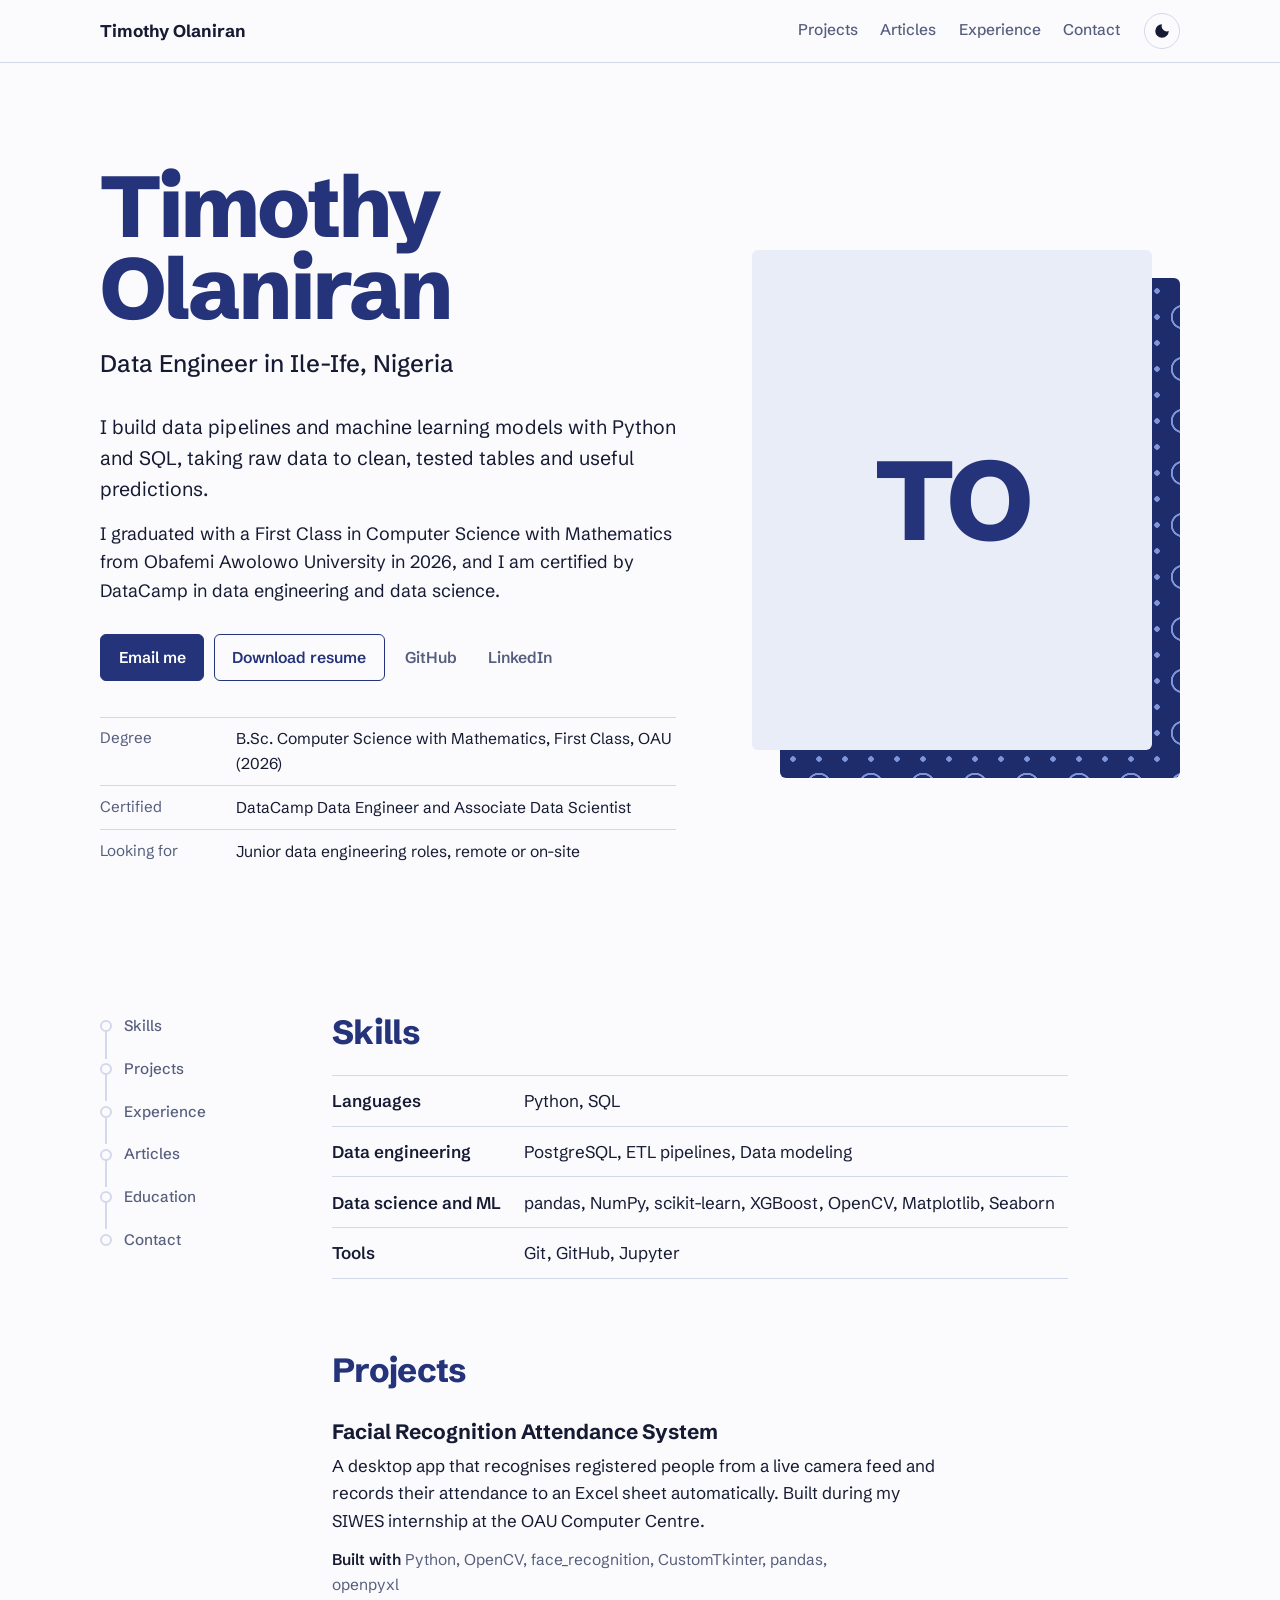
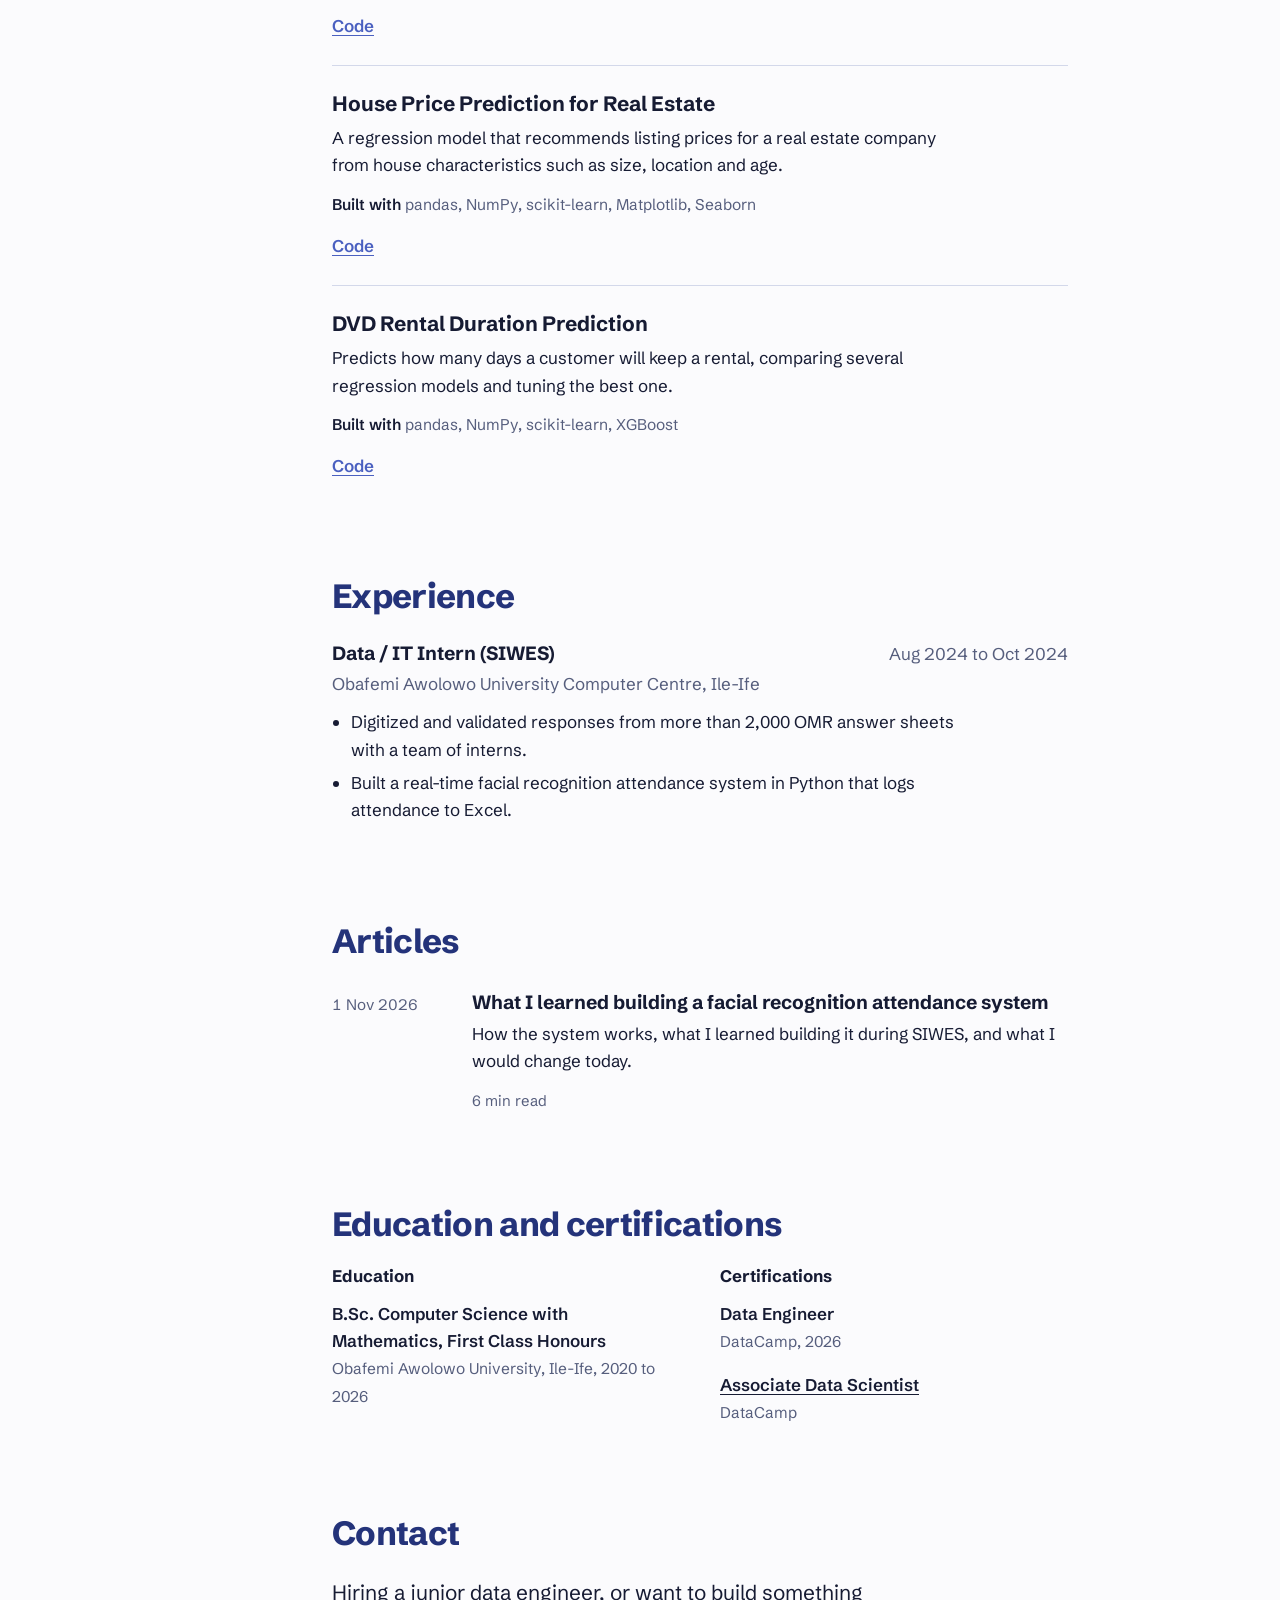
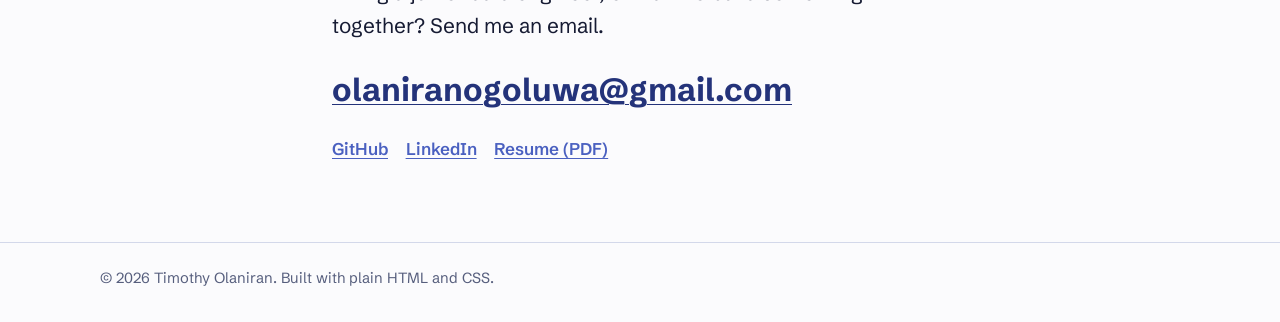
==== index.html @ cf96a02a "Initial commit" ====
<!doctype html>
<html lang="en">
<head>
  <meta charset="utf-8">
  <meta name="viewport" content="width=device-width, initial-scale=1">
  <title>Timothy Olaniran, Data Engineer</title>
  <meta name="description" content="Timothy Olaniran is a data engineer in Nigeria who builds data pipelines and machine learning models with Python and SQL.">
  <meta property="og:title" content="Timothy Olaniran, Data Engineer">
  <meta property="og:description" content="Data pipelines, machine learning projects and articles.">
  <meta property="og:type" content="website">
  <link rel="icon" href="images/favicon.svg" type="image/svg+xml">

  <link rel="preconnect" href="https://fonts.googleapis.com">
  <link rel="preconnect" href="https://fonts.gstatic.com" crossorigin>
  <link href="https://fonts.googleapis.com/css2?family=Schibsted+Grotesk:ital,wght@0,400;0,500;0,600;0,700;0,800;1,400&display=swap" rel="stylesheet">
  <link rel="stylesheet" href="css/style.css">

  <!-- Apply the saved theme before the page paints, so there is no flash -->
  <script>
    try {
      var saved = localStorage.getItem("theme");
      if (saved === "light" || saved === "dark") document.documentElement.setAttribute("data-theme", saved);
    } catch (e) {}
  </script>
</head>
<body>
  <a class="skip" href="#main">Skip to content</a>

  <header class="topbar">
    <div class="topbar-inner">
      <a class="brand" href="#top" data-fill="name">Timothy Olaniran</a>
      <nav class="topnav" aria-label="Sections">
        <a href="#projects">Projects</a>
        <a href="#articles">Articles</a>
        <a href="#experience">Experience</a>
        <a href="#contact">Contact</a>
      </nav>
      <button class="theme-toggle" type="button" aria-label="Switch colour theme">
        <svg viewBox="0 0 24 24" width="18" height="18" aria-hidden="true"><path d="M12 3a9 9 0 1 0 9 9 7 7 0 0 1-9-9z" fill="currentColor"/></svg>
      </button>
    </div>
  </header>

  <main id="main">
    <!-- Intro with photo -->
    <section class="hero" id="top" aria-labelledby="hero-name">
      <div class="hero-text">
        <h1 id="hero-name" data-fill="name">Timothy Olaniran</h1>
        <p class="hero-role" data-fill="roleline">Data Engineer in Ile-Ife, Nigeria</p>
        <div class="hero-intro" data-fill="intro"></div>
        <div class="hero-actions" data-fill="actions"></div>
        <dl class="facts" data-fill="facts"></dl>
      </div>
      <figure class="portrait">
        <div class="adire" aria-hidden="true"></div>
        <img data-fill="photo" alt="" width="800" height="1000">
        <div class="initials" aria-hidden="true" data-fill="initials"></div>
      </figure>
    </section>

    <div class="layout">
      <!-- Lineage rail: section navigation on wide screens -->
      <aside class="rail" aria-label="On this page">
        <ol class="rail-list"></ol>
      </aside>

      <div class="content">
        <section class="block" id="skills" data-node="Skills" aria-labelledby="h-skills">
          <h2 id="h-skills">Skills</h2>
          <dl class="skills" data-fill="skills"></dl>
        </section>

        <section class="block" id="projects" data-node="Projects" aria-labelledby="h-projects">
          <h2 id="h-projects">Projects</h2>
          <div class="projects" data-fill="projects"></div>
        </section>

        <section class="block" id="experience" data-node="Experience" aria-labelledby="h-experience">
          <h2 id="h-experience">Experience</h2>
          <div data-fill="experience"></div>
        </section>

        <section class="block" id="articles" data-node="Articles" aria-labelledby="h-articles">
          <h2 id="h-articles">Articles</h2>
          <ol class="articles" data-fill="articles"></ol>
        </section>

        <section class="block" id="education" data-node="Education" aria-labelledby="h-education">
          <h2 id="h-education">Education and certifications</h2>
          <div class="edu-grid">
            <div>
              <h3 class="minor">Education</h3>
              <ul class="plain" data-fill="education"></ul>
            </div>
            <div>
              <h3 class="minor">Certifications</h3>
              <ul class="plain" data-fill="certifications"></ul>
            </div>
          </div>
        </section>

        <section class="block contact" id="contact" data-node="Contact" aria-labelledby="h-contact">
          <h2 id="h-contact">Contact</h2>
          <p class="contact-line" data-fill="contactLine"></p>
          <div class="contact-links" data-fill="contactLinks"></div>
        </section>
      </div>
    </div>
  </main>

  <footer class="footer">
    <p data-fill="footer"></p>
  </footer>

  <noscript><p class="noscript">This site needs JavaScript turned on to show its content.</p></noscript>

  <script src="js/data.js"></script>
  <script src="js/main.js"></script>
</body>
</html>
---- css/style.css ----
/* ==========================================================================
   Portfolio styles
   Colours are set once below. Change the values in :root to restyle the site.
   ========================================================================== */

:root {
  --paper: #FBFBFD;     /* page background */
  --ink: #161B33;       /* main text */
  --muted: #565E7D;     /* secondary text */
  --indigo: #24337A;    /* headings, buttons */
  --accent: #4A60C0;    /* links, active states */
  --wash: #E9EDF8;      /* soft panels */
  --line: #D3D8EA;      /* dividers */
  --on-indigo: #FFFFFF;

  /* Adire cloth pattern behind the photo (same in both themes) */
  --cloth: #1F2C6B;
  --cloth-dot: #7F95DB;

  --font: "Schibsted Grotesk", "Segoe UI", system-ui, -apple-system, sans-serif;
  --maxw: 70rem;
  --radius: 6px;
}

@media (prefers-color-scheme: dark) {
  :root:not([data-theme="light"]) {
    --paper: #10152E;
    --ink: #E7EAF6;
    --muted: #A3ABC8;
    --indigo: #C3D0FA;
    --accent: #93A8F2;
    --wash: #1A2147;
    --line: #2B345E;
    --on-indigo: #10152E;
  }
}
:root[data-theme="dark"] {
  --paper: #10152E;
  --ink: #E7EAF6;
  --muted: #A3ABC8;
  --indigo: #C3D0FA;
  --accent: #93A8F2;
  --wash: #1A2147;
  --line: #2B345E;
  --on-indigo: #10152E;
}

/* ---------- base ---------- */
*, *::before, *::after { box-sizing: border-box; }
html { scroll-behavior: smooth; -webkit-text-size-adjust: 100%; }
body {
  margin: 0;
  background: var(--paper);
  color: var(--ink);
  font-family: var(--font);
  font-size: 1.0625rem;
  line-height: 1.6;
}
img { max-width: 100%; display: block; }
a { color: var(--accent); text-underline-offset: 3px; text-decoration-thickness: 1px; }
a:hover { text-decoration-thickness: 2px; }
:focus-visible { outline: 3px solid var(--accent); outline-offset: 3px; border-radius: 2px; }
h1, h2, h3 { margin: 0; line-height: 1.15; }
p { margin: 0 0 0.9rem; }

.skip {
  position: absolute; left: 1rem; top: -3rem;
  background: var(--indigo); color: var(--on-indigo);
  padding: 0.5rem 0.9rem; border-radius: var(--radius); z-index: 20;
}
.skip:focus { top: 1rem; }

/* ---------- top bar ---------- */
.topbar {
  position: sticky; top: 0; z-index: 10;
  background: color-mix(in srgb, var(--paper) 92%, transparent);
  backdrop-filter: blur(8px);
  border-bottom: 1px solid var(--line);
}
.topbar-inner {
  max-width: var(--maxw); margin: 0 auto;
  display: flex; align-items: center; gap: 1.5rem;
  padding: 0.8rem 1.25rem;
}
.brand { font-weight: 700; color: var(--ink); text-decoration: none; margin-right: auto; }
.topnav { display: flex; gap: 1.4rem; }
.topnav a { color: var(--muted); text-decoration: none; font-weight: 500; font-size: 0.97rem; }
.topnav a:hover { color: var(--ink); }
.theme-toggle {
  display: inline-grid; place-items: center;
  width: 2.25rem; height: 2.25rem;
  border: 1px solid var(--line); border-radius: 50%;
  background: transparent; color: var(--ink); cursor: pointer;
}
.theme-toggle:hover { background: var(--wash); }

/* ---------- hero: intro beside photo ---------- */
.hero {
  max-width: var(--maxw); margin: 0 auto;
  padding: clamp(3rem, 8vw, 6.5rem) 1.25rem clamp(3rem, 6vw, 5rem);
  display: grid; grid-template-columns: minmax(0, 1.4fr) minmax(0, 1fr);
  gap: clamp(2.5rem, 6vw, 5.5rem); align-items: center;
}
.hero h1 {
  font-size: clamp(2.9rem, 7.2vw, 5.4rem);
  font-weight: 800; letter-spacing: -0.035em; line-height: 0.95;
  color: var(--indigo);
}
.hero-role {
  margin: 1rem 0 1.75rem;
  font-size: clamp(1.2rem, 2.2vw, 1.5rem); font-weight: 500; color: var(--ink);
}
.hero-intro p { max-width: 36rem; font-size: 1.12rem; }
.hero-intro p:first-child { font-size: 1.22rem; }

.hero-actions { display: flex; flex-wrap: wrap; gap: 0.6rem; margin: 1.75rem 0 2.25rem; }
.btn {
  display: inline-flex; align-items: center;
  padding: 0.62rem 1.1rem; border-radius: var(--radius);
  border: 1.5px solid var(--indigo); color: var(--indigo);
  font-weight: 600; font-size: 0.98rem; text-decoration: none;
}
.btn:hover { background: var(--wash); }
.btn-primary { background: var(--indigo); color: var(--on-indigo); }
.btn-primary:hover { background: var(--accent); border-color: var(--accent); }
.btn-quiet { border-color: transparent; color: var(--muted); padding-left: 0.6rem; padding-right: 0.6rem; }
.btn-quiet:hover { color: var(--ink); background: transparent; text-decoration: underline; }

.facts { margin: 0; display: grid; gap: 0.55rem; max-width: 36rem; }
.fact { display: grid; grid-template-columns: 7.5rem 1fr; gap: 1rem; padding-top: 0.55rem; border-top: 1px solid var(--line); }
.fact dt { color: var(--muted); font-size: 0.95rem; }
.fact dd { margin: 0; font-size: 0.98rem; }

/* Photo with an adire-inspired cloth panel behind it */
.portrait { position: relative; margin: 0 1.75rem 1.75rem 0; justify-self: end; width: 100%; max-width: 25rem; }
.adire {
  position: absolute; inset: 1.75rem -1.75rem -1.75rem 1.75rem;
  border-radius: var(--radius);
  background-color: var(--cloth);
  background-image:
    radial-gradient(circle, var(--cloth-dot) 0 2.5px, transparent 3px),
    radial-gradient(circle, transparent 0 10px, var(--cloth-dot) 10.5px 12px, transparent 12.5px);
  background-size: 26px 26px, 52px 52px;
  background-position: 0 0, 13px 13px;
}
.portrait img, .initials {
  position: relative;
  width: 100%; aspect-ratio: 4 / 5; border-radius: var(--radius);
}
.portrait img { height: auto; object-fit: cover; display: none; }
.portrait.has-photo img { display: block; }
.portrait.has-photo .initials { display: none; }
.initials {
  display: grid; place-items: center;
  background: var(--wash); color: var(--indigo);
  font-size: clamp(4rem, 10vw, 7rem); font-weight: 800; letter-spacing: -0.04em;
}

/* One entrance moment for the intro */
.hero-text, .portrait { opacity: 0; transform: translateY(14px); }
body.ready .hero-text, body.ready .portrait {
  opacity: 1; transform: none;
  transition: opacity 0.7s ease, transform 0.7s cubic-bezier(.2,.7,.2,1);
}
body.ready .portrait { transition-delay: 0.15s; }
@media (prefers-reduced-motion: reduce) {
  html { scroll-behavior: auto; }
  .hero-text, .portrait { opacity: 1; transform: none; }
  body.ready .hero-text, body.ready .portrait { transition: none; }
}

/* ---------- body layout with lineage rail ---------- */
.layout {
  max-width: var(--maxw); margin: 0 auto; padding: 0 1.25rem 4rem;
  display: grid; grid-template-columns: 11rem minmax(0, 1fr); gap: 3.5rem;
}
.content { max-width: 46rem; }

.rail { position: relative; }
.rail-list { position: sticky; top: 6rem; list-style: none; margin: 4.6rem 0 0; padding: 0; }
.rail-list li { position: relative; padding-bottom: 1.15rem; }
.rail-list li::after {
  content: ""; position: absolute; left: 5px; top: 1.05rem; bottom: -0.1rem;
  width: 2px; background: var(--line);
}
.rail-list li:last-child::after { display: none; }
.rail-list li.is-done::after { background: var(--indigo); }
.rail-list a {
  display: flex; align-items: center; gap: 0.75rem;
  color: var(--muted); text-decoration: none; font-size: 0.95rem; font-weight: 500;
}
.rail-list a:hover { color: var(--ink); }
.node {
  flex: none; width: 12px; height: 12px; border-radius: 50%;
  border: 2px solid var(--line); background: var(--paper);
}
.rail-list li.is-done .node { border-color: var(--indigo); background: var(--indigo); }
.rail-list li.is-active .node { border-color: var(--accent); background: var(--accent); box-shadow: 0 0 0 4px var(--wash); }
.rail-list li.is-active a { color: var(--ink); font-weight: 600; }

/* ---------- sections ---------- */
.block { padding-top: 4.5rem; scroll-margin-top: 3.5rem; }
.block h2 {
  font-size: clamp(1.7rem, 3vw, 2.1rem); font-weight: 750; letter-spacing: -0.02em;
  color: var(--indigo); margin-bottom: 1.5rem;
}
h3.minor { font-size: 1.05rem; font-weight: 700; margin-bottom: 0.8rem; color: var(--ink); }

/* Skills */
.skills { margin: 0; }
.skill-row { display: grid; grid-template-columns: 11rem 1fr; gap: 1rem; padding: 0.7rem 0; border-top: 1px solid var(--line); }
.skill-row:last-child { border-bottom: 1px solid var(--line); }
.skill-row dt { font-weight: 600; }
.skill-row dd { margin: 0; color: var(--ink); }

/* Projects */
.project { padding: 1.6rem 0; border-top: 1px solid var(--line); }
.project:first-child { padding-top: 0.4rem; border-top: 0; }
.project h3 { font-size: 1.3rem; font-weight: 700; margin-bottom: 0.55rem; }
.project p { max-width: 62ch; }
.stack { color: var(--muted); font-size: 0.97rem; }
.stack-label { font-weight: 600; color: var(--ink); }
.links { display: flex; flex-wrap: wrap; gap: 1.1rem; margin: 0; }
.text-link { font-weight: 600; }

/* Experience */
.job { padding-bottom: 1.25rem; }
.job-head { display: flex; flex-wrap: wrap; align-items: baseline; justify-content: space-between; gap: 0.25rem 1rem; }
.job h3 { font-size: 1.2rem; font-weight: 700; }
.job-when { margin: 0; color: var(--muted); font-variant-numeric: tabular-nums; }
.job-org { color: var(--muted); margin: 0.2rem 0 0.7rem; }
.job ul { margin: 0; padding-left: 1.2rem; }
.job li { margin-bottom: 0.4rem; max-width: 62ch; }

/* Articles */
.articles { list-style: none; margin: 0; padding: 0; }
.article {
  display: grid; grid-template-columns: 7.5rem 1fr; gap: 1.25rem;
  padding: 1.25rem 0; border-top: 1px solid var(--line);
}
.article:first-child { border-top: 0; padding-top: 0.4rem; }
.article time { color: var(--muted); font-size: 0.95rem; padding-top: 0.15rem; font-variant-numeric: tabular-nums; }
.article h3 { font-size: 1.2rem; font-weight: 700; margin-bottom: 0.45rem; }
.article h3 a { color: var(--ink); text-decoration: none; }
.article h3 a:hover { color: var(--accent); text-decoration: underline; }
.article p { max-width: 60ch; }
.article .meta { color: var(--muted); font-size: 0.93rem; margin: 0; }
.empty { color: var(--muted); }

/* Education and certifications */
.edu-grid { display: grid; grid-template-columns: 1fr 1fr; gap: 2.5rem; }
.plain { list-style: none; margin: 0; padding: 0; }
.plain li { margin-bottom: 1rem; }
.plain strong, .plain .strong-link { display: block; font-weight: 600; color: var(--ink); }
.plain .strong-link:hover { color: var(--accent); }
.plain span { color: var(--muted); font-size: 0.97rem; }

/* Contact */
.contact { padding-bottom: 1rem; }
.contact-line { font-size: 1.3rem; max-width: 34rem; }
.contact-email {
  display: inline-block; margin: 0.4rem 0 1.25rem;
  font-size: clamp(1.35rem, 3.6vw, 2rem); font-weight: 700; color: var(--indigo);
  word-break: break-word;
}

/* Footer */
.footer { border-top: 1px solid var(--line); }
.footer p { max-width: var(--maxw); margin: 0 auto; padding: 1.5rem 1.25rem 2rem; color: var(--muted); font-size: 0.92rem; }
.noscript { max-width: var(--maxw); margin: 2rem auto; padding: 0 1.25rem; }

/* ---------- article pages ---------- */
.post { max-width: 42rem; margin: 0 auto; padding: 3.5rem 1.25rem 4rem; }
.post-back { font-weight: 600; text-decoration: none; }
.post h1 { font-size: clamp(2rem, 5vw, 2.9rem); font-weight: 800; letter-spacing: -0.03em; color: var(--indigo); margin: 1.5rem 0 0.75rem; }
.post-meta { color: var(--muted); margin-bottom: 2.5rem; }
.prose p, .prose li { font-size: 1.1rem; line-height: 1.75; }
.prose h2 { font-size: 1.45rem; font-weight: 700; margin: 2.4rem 0 0.8rem; color: var(--ink); }
.prose img { border-radius: var(--radius); margin: 1.5rem 0; }
.prose pre { background: var(--wash); padding: 1rem; border-radius: var(--radius); overflow-x: auto; font-size: 0.92rem; }
.prose code { font-size: 0.95em; }
.prose blockquote { margin: 1.5rem 0; padding-left: 1rem; border-left: 3px solid var(--accent); color: var(--muted); }

/* ---------- smaller screens ---------- */
@media (max-width: 900px) {
  .hero { grid-template-columns: 1fr; }
  .portrait { order: -1; justify-self: start; max-width: 15rem; margin: 0 1.25rem 1.25rem 0; }
  .adire { inset: 1.25rem -1.25rem -1.25rem 1.25rem; }
  .layout { grid-template-columns: 1fr; gap: 0; }
  .rail { display: none; }
}
@media (max-width: 600px) {
  .topnav { display: none; }
  .fact, .skill-row, .article { grid-template-columns: 1fr; gap: 0.2rem; }
  .edu-grid { grid-template-columns: 1fr; gap: 1rem; }
  .block { padding-top: 3.5rem; }
}
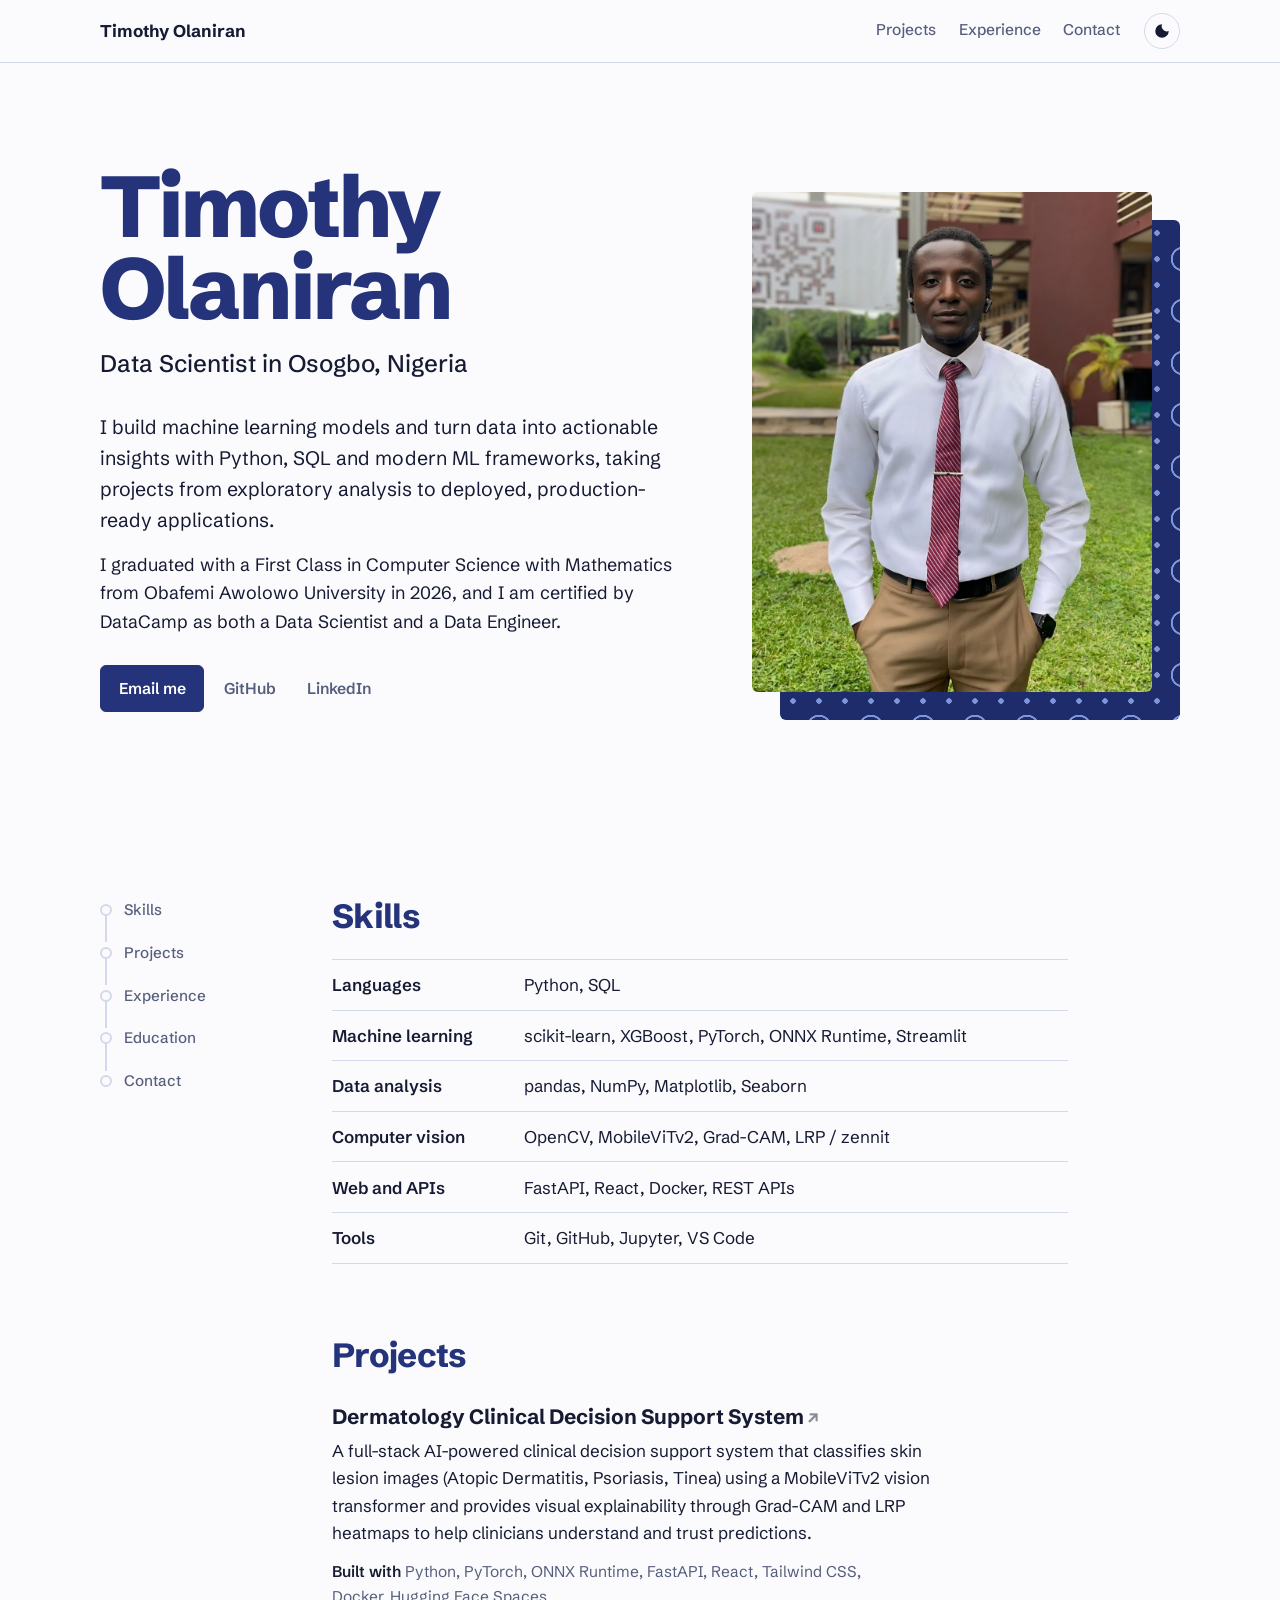
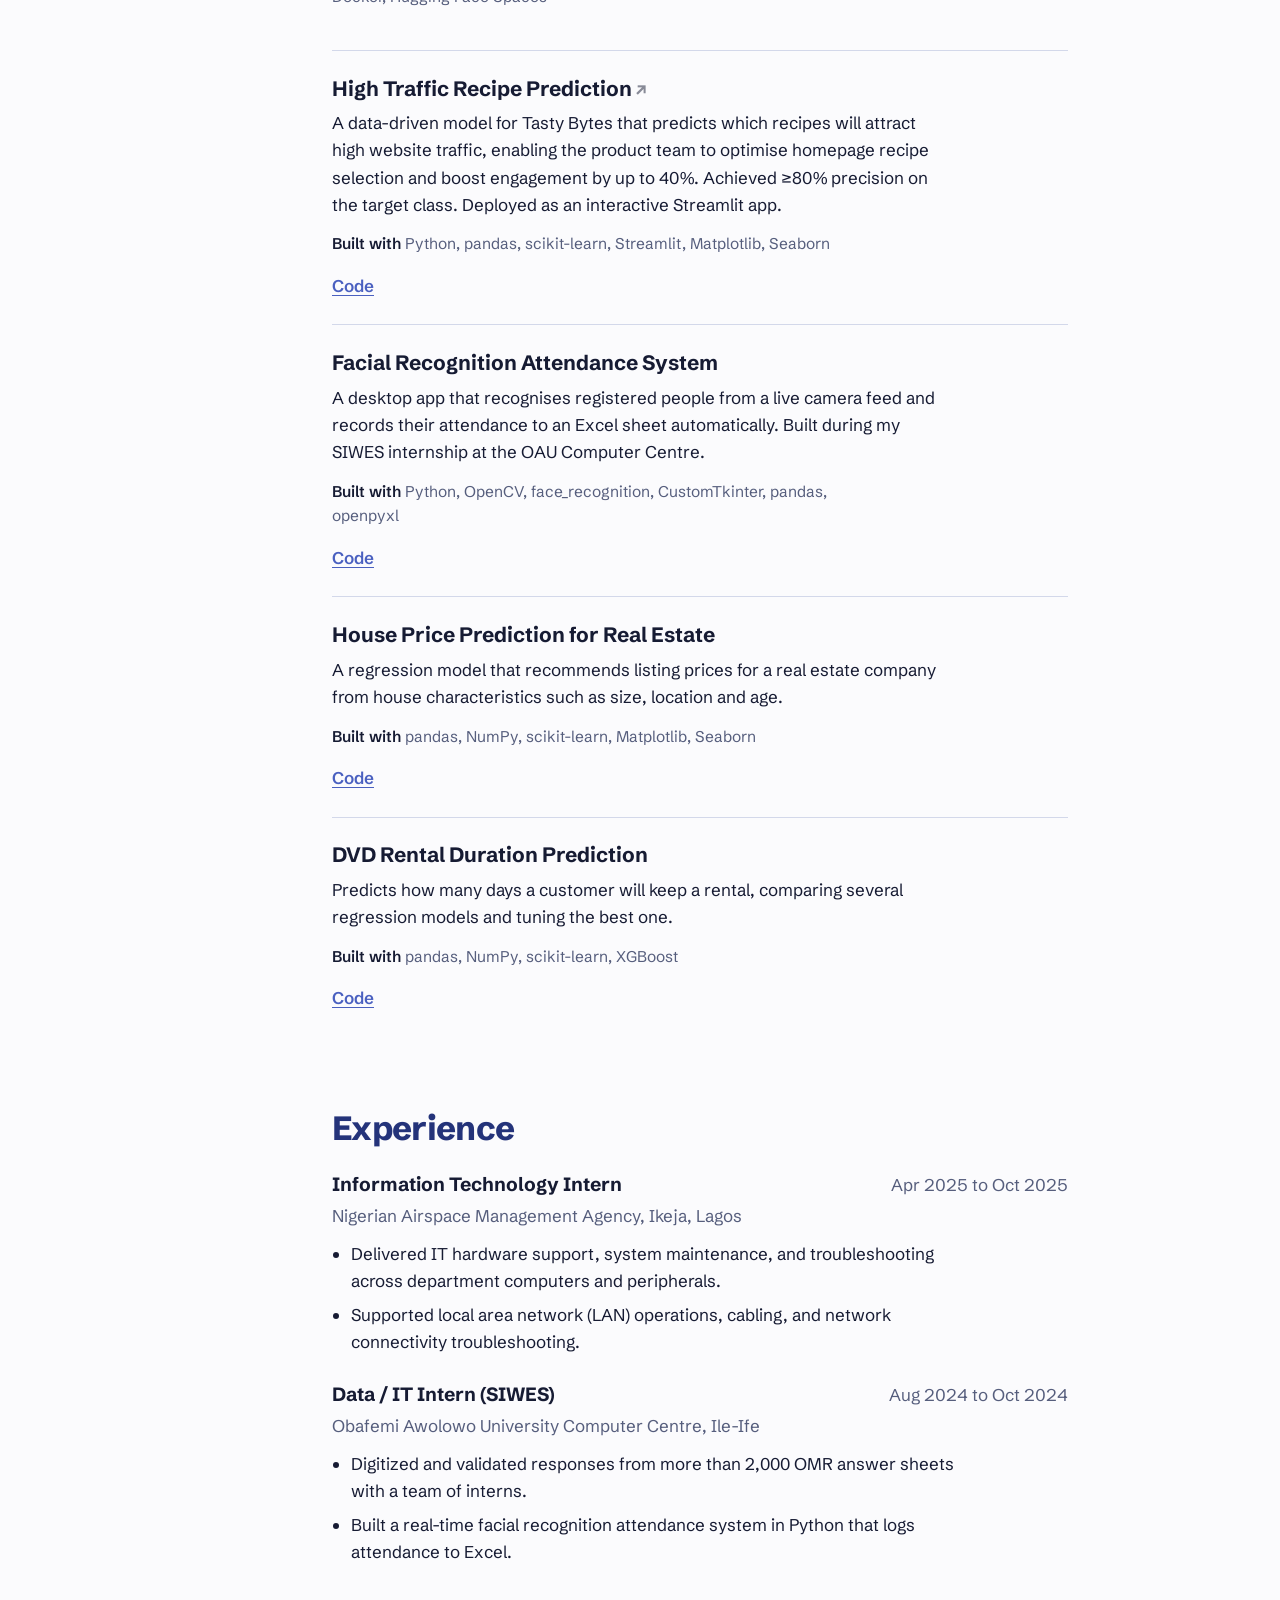
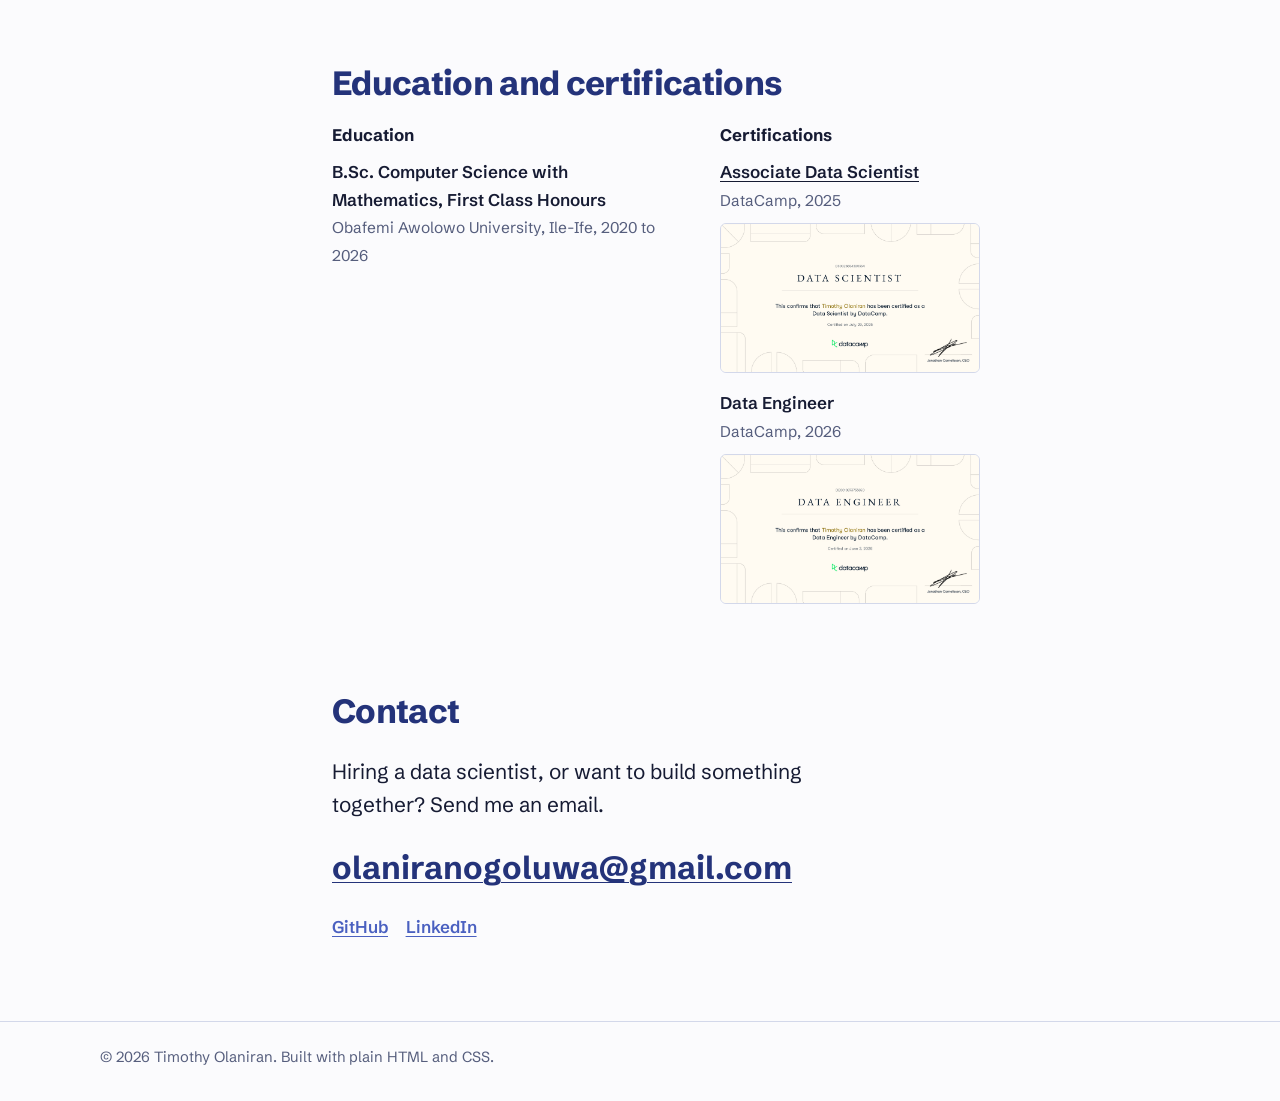
==== commit 2a2ba6c1: "second update" ====
--- a/index.html
+++ b/index.html
@@ -1,18 +1,22 @@
 <!doctype html>
 <html lang="en">
+
 <head>
   <meta charset="utf-8">
   <meta name="viewport" content="width=device-width, initial-scale=1">
-  <title>Timothy Olaniran, Data Engineer</title>
-  <meta name="description" content="Timothy Olaniran is a data engineer in Nigeria who builds data pipelines and machine learning models with Python and SQL.">
-  <meta property="og:title" content="Timothy Olaniran, Data Engineer">
-  <meta property="og:description" content="Data pipelines, machine learning projects and articles.">
+  <title>Timothy Olaniran, Data Scientist</title>
+  <meta name="description"
+    content="Timothy Olaniran is a data scientist in Nigeria who builds machine learning models and data-driven applications with Python, SQL and modern ML frameworks.">
+  <meta property="og:title" content="Timothy Olaniran, Data Scientist">
+  <meta property="og:description" content="Machine learning projects, data science applications and articles.">
   <meta property="og:type" content="website">
   <link rel="icon" href="images/favicon.svg" type="image/svg+xml">
 
   <link rel="preconnect" href="https://fonts.googleapis.com">
   <link rel="preconnect" href="https://fonts.gstatic.com" crossorigin>
-  <link href="https://fonts.googleapis.com/css2?family=Schibsted+Grotesk:ital,wght@0,400;0,500;0,600;0,700;0,800;1,400&display=swap" rel="stylesheet">
+  <link
+    href="https://fonts.googleapis.com/css2?family=Schibsted+Grotesk:ital,wght@0,400;0,500;0,600;0,700;0,800;1,400&display=swap"
+    rel="stylesheet">
   <link rel="stylesheet" href="css/style.css">
 
   <!-- Apply the saved theme before the page paints, so there is no flash -->
@@ -20,9 +24,10 @@
     try {
       var saved = localStorage.getItem("theme");
       if (saved === "light" || saved === "dark") document.documentElement.setAttribute("data-theme", saved);
-    } catch (e) {}
+    } catch (e) { }
   </script>
 </head>
+
 <body>
   <a class="skip" href="#main">Skip to content</a>
 
@@ -31,12 +36,13 @@
       <a class="brand" href="#top" data-fill="name">Timothy Olaniran</a>
       <nav class="topnav" aria-label="Sections">
         <a href="#projects">Projects</a>
-        <a href="#articles">Articles</a>
         <a href="#experience">Experience</a>
         <a href="#contact">Contact</a>
       </nav>
       <button class="theme-toggle" type="button" aria-label="Switch colour theme">
-        <svg viewBox="0 0 24 24" width="18" height="18" aria-hidden="true"><path d="M12 3a9 9 0 1 0 9 9 7 7 0 0 1-9-9z" fill="currentColor"/></svg>
+        <svg viewBox="0 0 24 24" width="18" height="18" aria-hidden="true">
+          <path d="M12 3a9 9 0 1 0 9 9 7 7 0 0 1-9-9z" fill="currentColor" />
+        </svg>
       </button>
     </div>
   </header>
@@ -46,10 +52,12 @@
     <section class="hero" id="top" aria-labelledby="hero-name">
       <div class="hero-text">
         <h1 id="hero-name" data-fill="name">Timothy Olaniran</h1>
-        <p class="hero-role" data-fill="roleline">Data Engineer in Ile-Ife, Nigeria</p>
+        <p class="hero-role" data-fill="roleline">Data Scientist in Osogbo, Nigeria</p>
         <div class="hero-intro" data-fill="intro"></div>
         <div class="hero-actions" data-fill="actions"></div>
+        <!-- Repetitive facts section hidden for now
         <dl class="facts" data-fill="facts"></dl>
+        -->
       </div>
       <figure class="portrait">
         <div class="adire" aria-hidden="true"></div>
@@ -80,10 +88,12 @@
           <div data-fill="experience"></div>
         </section>
 
+        <!-- Article section hidden for now
         <section class="block" id="articles" data-node="Articles" aria-labelledby="h-articles">
           <h2 id="h-articles">Articles</h2>
           <ol class="articles" data-fill="articles"></ol>
         </section>
+        -->
 
         <section class="block" id="education" data-node="Education" aria-labelledby="h-education">
           <h2 id="h-education">Education and certifications</h2>
@@ -112,9 +122,12 @@
     <p data-fill="footer"></p>
   </footer>
 
-  <noscript><p class="noscript">This site needs JavaScript turned on to show its content.</p></noscript>
+  <noscript>
+    <p class="noscript">This site needs JavaScript turned on to show its content.</p>
+  </noscript>
 
   <script src="js/data.js"></script>
   <script src="js/main.js"></script>
 </body>
-</html>
+
+</html>
--- a/css/style.css
+++ b/css/style.css
@@ -295,3 +295,80 @@
   .edu-grid { grid-template-columns: 1fr; gap: 1rem; }
   .block { padding-top: 3.5rem; }
 }
+
+/* ---------- project title link ---------- */
+.project-title-link {
+  color: var(--ink);
+  text-decoration: none;
+  transition: color 0.2s ease;
+}
+.project-title-link:hover {
+  color: var(--accent);
+  text-decoration: underline;
+  text-decoration-thickness: 2px;
+}
+.project-title-link::after {
+  content: " ↗";
+  font-size: 0.85em;
+  opacity: 0.5;
+  transition: opacity 0.2s ease;
+}
+.project-title-link:hover::after {
+  opacity: 1;
+}
+
+/* ---------- certification images ---------- */
+.cert-img {
+  display: block;
+  max-width: 260px;
+  margin-top: 0.6rem;
+  border-radius: var(--radius);
+  border: 1px solid var(--line);
+  cursor: pointer;
+  transition: transform 0.2s ease, box-shadow 0.2s ease;
+}
+.cert-img:hover {
+  transform: scale(1.03);
+  box-shadow: 0 4px 16px rgba(0, 0, 0, 0.15);
+}
+
+/* ---------- certificate lightbox overlay ---------- */
+.cert-overlay {
+  position: fixed;
+  inset: 0;
+  z-index: 100;
+  background: rgba(0, 0, 0, 0.82);
+  display: grid;
+  place-items: center;
+  cursor: pointer;
+  animation: fadeIn 0.25s ease;
+}
+.cert-overlay img {
+  max-width: 90vw;
+  max-height: 85vh;
+  border-radius: 8px;
+  box-shadow: 0 8px 40px rgba(0, 0, 0, 0.5);
+  cursor: default;
+}
+.cert-close {
+  position: absolute;
+  top: 1.5rem;
+  right: 1.5rem;
+  width: 2.5rem;
+  height: 2.5rem;
+  border-radius: 50%;
+  border: none;
+  background: rgba(255, 255, 255, 0.15);
+  color: #fff;
+  font-size: 1.3rem;
+  cursor: pointer;
+  transition: background 0.2s ease;
+}
+.cert-close:hover {
+  background: rgba(255, 255, 255, 0.3);
+}
+
+@keyframes fadeIn {
+  from { opacity: 0; }
+  to { opacity: 1; }
+}
